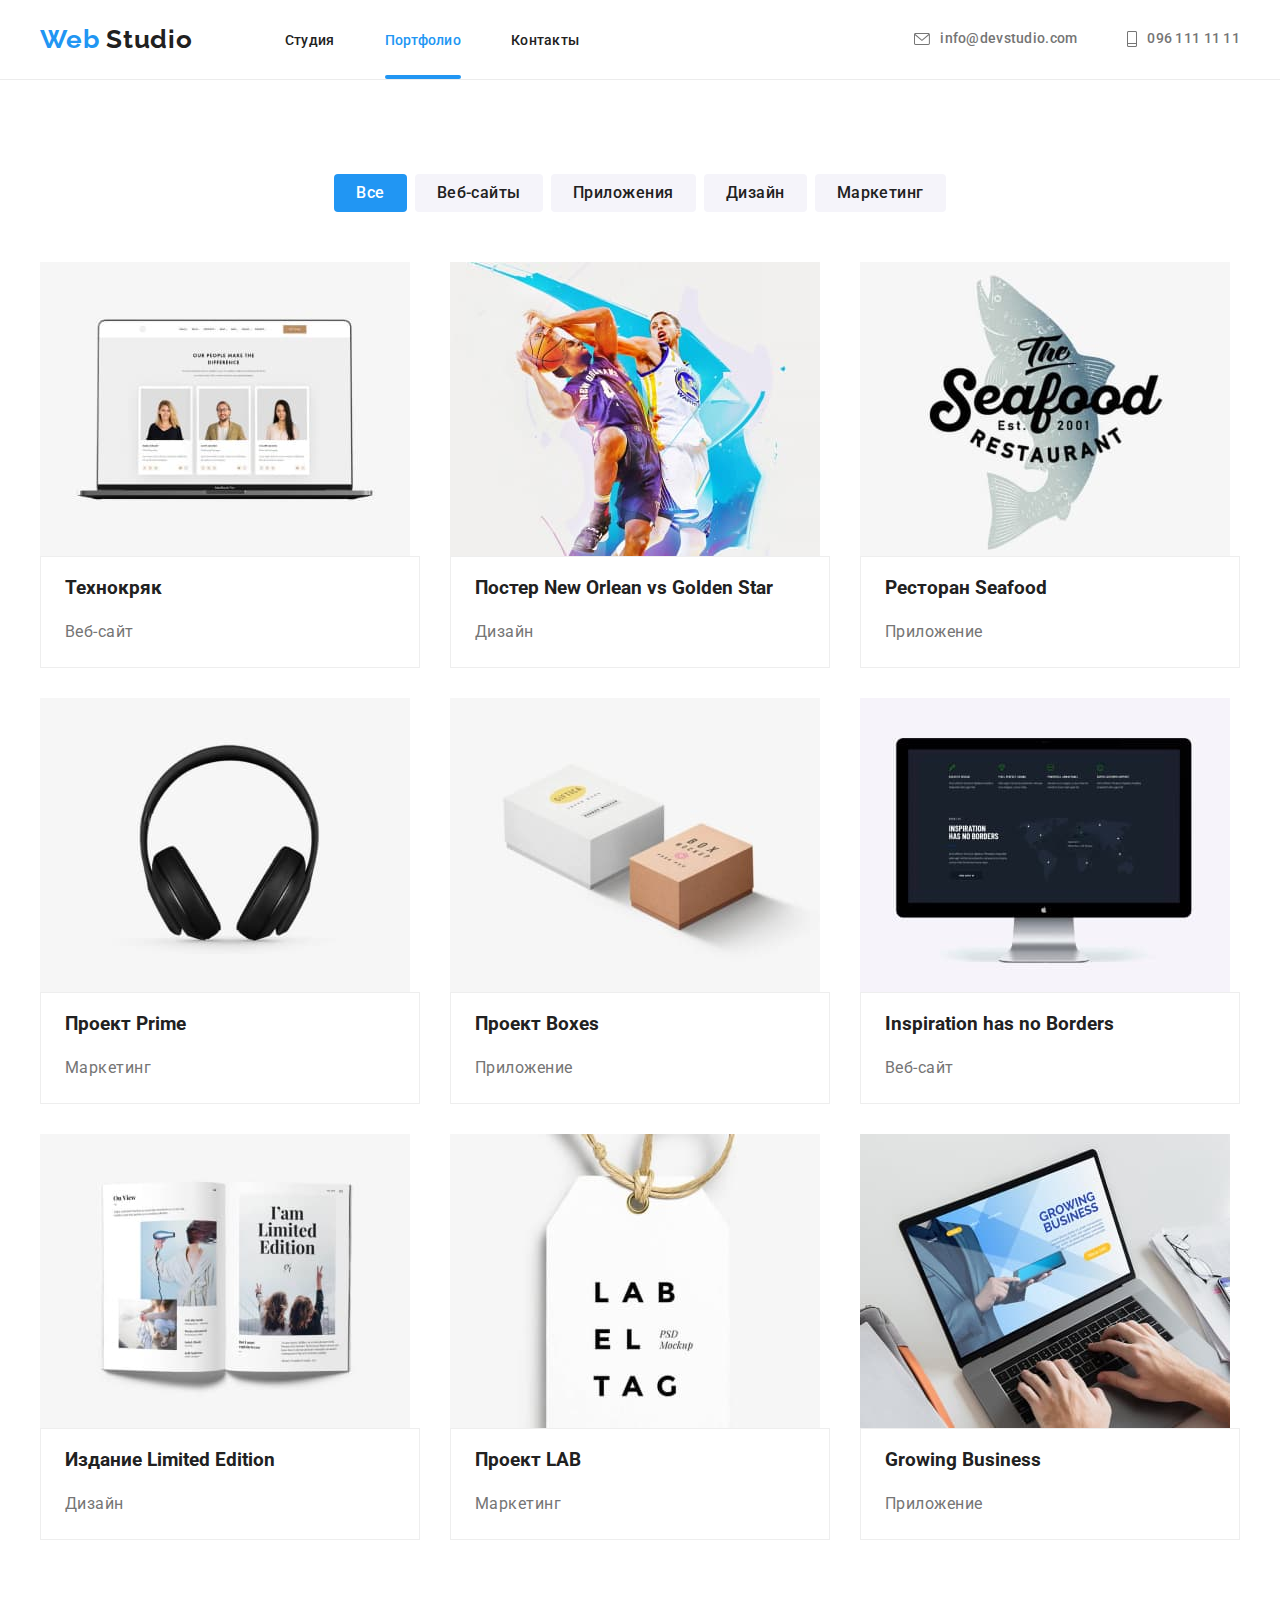
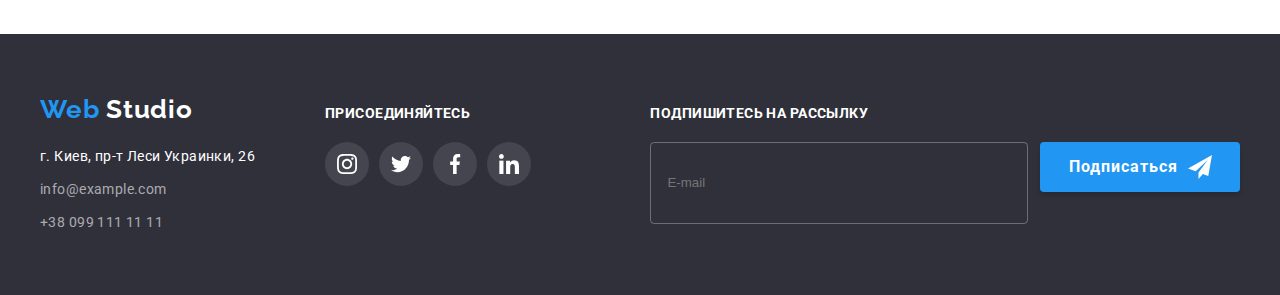
==== portfolio.html @ cf399d9e "Add files homework 6" ====
<!DOCTYPE html>
<html lang="ru">
  <head>
    <meta charset="UTF-8" />
    <meta http-equiv="X-UA-Compatible" content="IE=edge" />
    <meta name="viewport" content="width=device-width, initial-scale=1.0" />
    <link
      href="https://fonts.googleapis.com/css2?family=Raleway:wght@700&family=Roboto:wght@400;500;700;900&display=swap"
      rel="stylesheet"
    />
    <link
      rel="stylesheet"
      href="https://cdnjs.cloudflare.com/ajax/libs/modern-normalize/1.1.0/modern-normalize.min.css"
      integrity="sha512-wpPYUAdjBVSE4KJnH1VR1HeZfpl1ub8YT/NKx4PuQ5NmX2tKuGu6U/JRp5y+Y8XG2tV+wKQpNHVUX03MfMFn9Q=="
      crossorigin="anonymous"
      referrerpolicy="no-referrer"
    />
    <link rel="stylesheet" href="./css/style.css" />
    <title>WebStudio</title>
  </head>
  <body>
    <!--Шапка-->
    <header class="header">
      <div class="container header-container">
        <nav class="navigation">
          <a class="logo-link link logo-header" href="./index.html">
            <span class="logo-accent">Web</span>
            Studio
          </a>
          <ul class="menu list">
            <li class="menu-item">
              <a class="menu-link link" href="./index.html">Студия</a>
            </li>
            <li class="menu-item">
              <a class="menu-link link current" href="./portfolio.html">
                Портфолио
              </a>
            </li>
            <li class="menu-item">
              <a class="menu-link link" href="">Контакты</a>
            </li>
          </ul>
        </nav>
        <ul class="list contakt-header">
          <li class="contact-item">
            <a class="office-link link" href="info@devstudio.com">
              <svg class="header-icon" Width="16px" Height="12px">
                <use href="./images/icon/sprite.svg#icon-letter"></use>
              </svg>
              info@devstudio.com
            </a>
          </li>
          <li class="contact-item">
            <a class="tel-link link" href="tel:0961111111">
              <svg class="header-icon" Width="10px" Height="16px">
                <use href="./images/icon/sprite.svg#icon-phone"></use>
              </svg>
              096 111 11 11
            </a>
          </li>
        </ul>
      </div>
    </header>
    <!--Герой-->
    <main>
      <!--Кнопки навигации портфолио-->
      <section class="hero-portfolio">
        <div class="container">
          <h1 hidden>Навигация портфолио--</h1>
          <ul class="list button-list">
            <li class="list-item">
              <button class="nav-button current" type="button">Все</button>
            </li>
            <li class="list-item">
              <button class="nav-button" type="button">Веб-сайты</button>
            </li>
            <li class="list-item">
              <button class="nav-button" type="button">Приложения</button>
            </li>
            <li class="list-item">
              <button class="nav-button" type="button">Дизайн</button>
            </li>
            <li class="list-item">
              <button class="nav-button" type="button">Маркетинг</button>
            </li>
          </ul>
          <!--Все продукты-->
          <h2 hidden>Продукты</h2>
          <ul class="list products">
            <li class="products-item">
              <a href="#" class="products-link link">
                <div class="portfolio-overlay">
                  <img
                    src="./images/tehno.jpg"
                    alt="На ноутбуке веб-сайт"
                    width="370"
                    height="294"
                  />
                  <p class="overlay">
                    Технокряк это современная площадка распространения
                    коронавируса. Компании используют эту платформу для
                    цифрового шпионажа и атак на защищённые сервера конкурентов.
                  </p>
                </div>
                <div class="border-cards">
                  <h3 class="section-title-portfolio">Технокряк</h3>
                  <p class="description-portfolio">Веб-сайт</p>
                </div>
              </a>
            </li>
            <li class="products-item">
              <a href="#" class="products-link link">
                <div class="portfolio-overlay">
                  <img
                    src="./images/poster.jpg"
                    alt="Два баскетболиста"
                    width="370"
                    height="294"
                  />
                  <p class="overlay">
                    Постер New Orlean vs Golden Star это современная площадка распространения
                    коронавируса. Компании используют эту платформу для
                    цифрового шпионажа и атак на защищённые сервера конкурентов.
                  </p>
                </div>
                <div class="border-cards">
                  <h3 class="section-title-portfolio">
                    Постер New Orlean vs Golden Star
                  </h3>
                  <p class="description-portfolio">Дизайн</p>
                </div>
              </a>
            </li>
            <li class="products-item">
              <a href="#" class="products-link link">
                <div class="portfolio-overlay">
                  <img
                    src="./images/seafood.jpg"
                    alt="Логотип на фоне большой рыбы"
                    width="370"
                    height="294"
                  />
                  <p class="overlay">
                    Ресторан Seafood это современная площадка распространения
                    коронавируса. Компании используют эту платформу для
                    цифрового шпионажа и атак на защищённые сервера конкурентов.
                  </p>
                </div>
                <div class="border-cards">
                  <h3 class="section-title-portfolio">Ресторан Seafood</h3>
                  <p class="description-portfolio">Приложение</p>
                </div>
              </a>
            </li>
            <li class="products-item">
              <a href="#" class="products-link link">
                <div class="portfolio-overlay">
                  <img
                    src="./images/prime.jpg"
                    alt="Наушники"
                    width="370"
                    height="294"
                  />
                  <p class="overlay">
                    Проект Prime это современная площадка распространения
                    коронавируса. Компании используют эту платформу для
                    цифрового шпионажа и атак на защищённые сервера конкурентов.
                  </p>
                </div>
                <div class="border-cards">
                  <h3 class="section-title-portfolio">Проект Prime</h3>
                  <p class="description-portfolio">Маркетинг</p>
                </div>
              </a>
            </li>
            <li class="products-item">
              <a href="#" class="products-link link">
                <div class="portfolio-overlay">
                  <img
                    src="./images/boxes.jpg"
                    alt="Две коробки"
                    width="370"
                    height="294"
                  />
                  <p class="overlay">
                    Проект Boxes это современная площадка распространения
                    коронавируса. Компании используют эту платформу для
                    цифрового шпионажа и атак на защищённые сервера конкурентов.
                  </p>
                </div>
                <div class="border-cards">
                  <h3 class="section-title-portfolio">Проект Boxes</h3>
                  <p class="description-portfolio">Приложение</p>
                </div>
              </a>
            </li>
            <li class="products-item">
              <a href="#" class="products-link link">
                <div class="portfolio-overlay">
                  <img
                    src="./images/no-borders.jpg"
                    alt="На мониторе веб-сайт"
                    width="370"
                    height="294"
                  />
                  <p class="overlay">
                    Inspiration has no Borders это современная площадка распространения
                    коронавируса. Компании используют эту платформу для
                    цифрового шпионажа и атак на защищённые сервера конкурентов.
                  </p>
                </div>
                <div class="border-cards">
                  <h3 class="section-title-portfolio">
                    Inspiration has no Borders
                  </h3>
                  <p class="description-portfolio">Веб-сайт</p>
                </div>
              </a>
            </li>
            <li class="products-item">
              <a href="#" class="products-link link">
                <div class="portfolio-overlay">
                  <img
                    src="./images/limited-edition.jpg"
                    alt="Открытая книга"
                    width="370"
                    height="294"
                  />
                  <p class="overlay">
                    Limited Edition это современная площадка распространения
                    коронавируса. Компании используют эту платформу для
                    цифрового шпионажа и атак на защищённые сервера конкурентов.
                  </p>
                </div>
                <div class="border-cards">
                  <h3 class="section-title-portfolio">
                    Издание Limited Edition
                  </h3>
                  <p class="description-portfolio">Дизайн</p>
                </div>
              </a>
            </li>
            <li class="products-item">
              <a href="#" class="products-link link">
                <div class="portfolio-overlay">
                  <img
                    src="./images/lab.jpg"
                    alt="Бирка с надписями"
                    width="370"
                    height="294"
                  />
                  <p class="overlay">
                    Проект LAB это современная площадка распространения
                    коронавируса. Компании используют эту платформу для
                    цифрового шпионажа и атак на защищённые сервера конкурентов.
                  </p>
                </div>
                <div class="border-cards">
                  <h3 class="section-title-portfolio">Проект LAB</h3>
                  <p class="description-portfolio">Маркетинг</p>
                </div>
              </a>
            </li>
            <li class="products-item">
              <a href="#" class="products-link link">
                <div class="portfolio-overlay">
                  <img
                    src="./images/growing-business.jpg"
                    alt="На ноутбуке веб-сайт"
                    width="370"
                    height="294"
                  />
                  <p class="overlay">
                    Growing Business это современная площадка распространения
                    коронавируса. Компании используют эту платформу для
                    цифрового шпионажа и атак на защищённые сервера конкурентов.
                  </p>
                </div>
                <div class="border-cards">
                  <h3 class="section-title-portfolio">Growing Business</h3>
                  <p class="description-portfolio">Приложение</p>
                </div>
              </a>
            </li>
          </ul>
        </div>
      </section>
    </main>
    <!--Подвал-->
    <footer class="section-footer">
      <div class="container section-footer-conteiner">
        <div class="container-footer">
          <a class="logo-link link footer" href="./index.html">
            <p class="logo-decor">
              <span class="logo-accent">Web</span>
              Studio
            </p>
          </a>
          <address class="adress">
            <ul class="adress-list list">
              <li class="contakt-item">
                <a
                  class="adress-link link"
                  href="https://goo.gl/maps/d71kYFVnnepVPx7K7"
                  target="blank"
                  rel="noopener noreferrer"
                >
                  г. Киев, пр-т Леси Украинки, 26
                </a>
              </li>
              <li class="contakt-item">
                <a class="contakt link" href="info@example.com">
                  info@example.com
                </a>
              </li>
              <li>
                <a class="contakt tel link" href="tel:+380991111111">
                  +38 099 111 11 11
                </a>
              </li>
            </ul>
          </address>
        </div>

        <div class="footer-icons">
          <h2 class="footer-title">ПРИСОЕДИНЯЙТЕСЬ</h2>
          <ul class="footer-list-icon list">
            <li class="footer-item-icon">
              <a href="#" class="footer-link-icon">
                <svg class="footer-icon" width="20px" height="20px">
                  <use href="./images/icon/sprite.svg#icon-instagram"></use>
                </svg>
              </a>
            </li>
            <li class="footer-item-icon">
              <a href="#" class="footer-link-icon">
                <svg class="footer-icon" width="20px" height="20px">
                  <use href="./images/icon/sprite.svg#icon-twitter"></use>
                </svg>
              </a>
            </li>
            <li class="footer-item-icon">
              <a href="#" class="footer-link-icon">
                <svg class="footer-icon" width="20px" height="20px">
                  <use href="./images/icon/sprite.svg#icon-facebook"></use>
                </svg>
              </a>
            </li>
            <li class="footer-item-icon">
              <a href="#" class="footer-link-icon">
                <svg class="footer-icon" width="20px" height="20px">
                  <use href="./images/icon/sprite.svg#icon-linkedin"></use>
                </svg>
              </a>
            </li>
          </ul>
        </div>
         <div class="footer-div">
            <form class="footer-form">
              <p class="form-subscribe">ПОДПИШИТЕСЬ НА РАССЫЛКУ</p>
              <div class="footer-subscribe-div">
                <label>
                <input type="email" class="footer-form-input" name="user-email" placeholder="E-mail" required>
                
                </label>
                <button type="submit" class="footer-form-button">Подписаться
                  <svg class="footer-button-icon" width="24px" height="24px">
                    <use href="./images/icon/sprite-form.svg#send"></use>
                  </svg>
                </button>
                </div>
          </div>
          </div>
      </div>
    </footer>
  </body>
</html>
---- css/style.css ----
:root {
  --main-text-color: #757575;
  --title-text-color: #212121;
  --accent-color: #2196f3;
  --white-color: #ffffff;
  --main-font: Roboto, sans-serif;
  --secondary-font: Raleway, sans-serif;
}

h1,
h2,
h3,
h4,
h5,
h6,
p {
  margin-top: 0;
  margin-bottom: 0;
}
ul,
ol {
  margin-top: 0;
  margin-bottom: 0;
  padding-left: 0;
}
img {
  display: block;
}

.list {
  list-style: none;
}

.link {
  text-decoration: none;
}

body {
  margin: 0px;
  font-family: var(--main-font);
  font-weight: 400;
  color: var(--main-text-color);
}

.container {
  width: 1200px;
  margin: 0 auto;
  padding-left: 15px;
  padding-right: 15px;
}

.section {
  padding: 94px 0px;
}

/* =======Header======= */

.header-icon {
  display: inline-block;
  margin-right: 10px;
  fill: currentColor;
}

.header-icon:hover,
.header-icon:focus {
  color: var(--accent-color);
}
.header {
  padding: 24px 0px;
  border-bottom: 1px solid #ececec;
}
.header-container {
  display: flex;
  align-items: center;
}
.navigation {
  display: flex;
  align-items: center;
}
.menu {
  display: flex;
  align-items: center;
}
.contakt-header {
  display: flex;
  align-items: center;
  margin-left: auto;
}

.logo-header {
  margin-right: 92px;
  letter-spacing: 0.03em;
}
.menu-item:not(:last-child) {
  margin-right: 50px;
}

a.logo-link {
  font-family: var(--secondary-font);
  font-weight: 700;
  font-size: 26px;
  line-height: 1.19;
  letter-spacing: 0.03em;
  font-style: normal;
  text-decoration: none;
  color: #212121;
}
.logo-accent {
  color: var(--accent-color);
}

.menu-link {
  padding: 32px 0px;
  font-family: var(--main-font);
  font-family: Roboto;
  font-weight: 500;
  font-size: 14px;
  line-height: 1.14;
  letter-spacing: 0.02em;
  color: var(--title-text-color);

  transition: color 250ms cubic-bezier(0.4, 0, 0.2, 1);
}

.menu-link:hover,
.menu-link:focus {
  color: var(--accent-color);
}

.menu .link.current {
  color: var(--accent-color);
}

.menu-link.current {
  position: relative;
}
.menu-link.current::after {
  position: absolute;
  bottom: 1px;
  content: '';
  display: block;
  width: 100%;
  height: 4px;
  background-color: var(--accent-color);
  border-radius: 2px;
  margin: 0 auto;
  overflow: hidden;
}

.office-link {
  display: flex;
  align-items: center;
  font-family: var(--main-font);
  font-weight: 500;
  font-size: 14px;
  line-height: 1.14;
  letter-spacing: 0.02em;
  color: var(--main-text-color);
  margin-right: 50px;

  transition: color 250ms cubic-bezier(0.4, 0, 0.2, 1);
}

.office-link:hover,
.office-link:focus {
  color: var(--accent-color);
}
.tel-link {
  display: flex;
  align-items: center;
  font-family: var(--main-font);
  font-weight: 500;
  font-size: 14px;
  line-height: 1.14;
  letter-spacing: 0.02em;
  color: var(--main-text-color);

  transition: color 250ms cubic-bezier(0.4, 0, 0.2, 1);
}

.tel-link:hover,
.tel-link:focus {
  color: var(--accent-color);
}

/* =======End Header======= */

/* =======Hero======= */
.hero {
  background-image: linear-gradient(rgba(47, 48, 58, 0.4), rgba(47, 48, 58, 0.4)),
    url('../images/bg.jpg');
  background-repeat: no-repeat;
  background-size: cover;
  padding: 200px 0px;
  background-color: #c4c4c4;
}

.hero-main {
  display: flex;
  align-items: center;
  flex-direction: column;
}

.hero-title {
  width: 696px;
  margin-bottom: 30px;
  align-items: center;
  justify-content: center;
  font-family: var(--main-font);
  font-weight: 900;
  font-size: 44px;
  line-height: 1.36;
  text-align: center;
  letter-spacing: 0.06em;
  text-transform: uppercase;
  color: var(--white-color);
}

.button.service {
  padding: 10px 32px;
  align-items: center;
  font-family: var(--main-font);
  font-weight: 700;
  font-size: 16px;
  line-height: 1.87;
  letter-spacing: 0.06em;
  color: var(--white-color);
  cursor: pointer;
  background-color: var(--accent-color);
  border: 1px solid var(--accent-color);
  box-shadow: 0px 4px 4px rgba(0, 0, 0, 0.15);
  border-radius: 4px;
  transition: color 250ms cubic-bezier(0.4, 0, 0.2, 1);
}
.button.service:hover,
.button.service:focus {
  color: #212121;
  box-shadow: inset 0px 4px 4px rgba(0, 0, 0, 0.15);
}

.nav-button {
  border: none;
  padding: 6px 22px;
  font-family: var(--main-font);
  font-weight: 500;
  font-size: 16px;
  line-height: 1.62;
  text-align: center;
  letter-spacing: 0.03em;
  background: #f5f4fa;
  border-radius: 4px;
  cursor: pointer;
  color: var(--title-text-color);

  transition: color, background-color 250ms cubic-bezier(0.4, 0, 0.2, 1);
}

.nav-button:hover,
.nav-button:focus {
  color: var(--white-color);
  background: var(--accent-color);
  box-shadow: 0px 3px 1px rgba(0, 0, 0, 0.1), 0px 1px 2px rgba(0, 0, 0, 0.08),
    0px 2px 2px rgba(0, 0, 0, 0.12);
}

.button-list {
  display: flex;
  align-items: center;
  justify-content: center;
  border: transparent;
  margin-bottom: 50px;
}
.list-item:not(:last-child) {
  margin-right: 8px;
}

.list .nav-button.current {
  background-color: var(--accent-color);
  color: var(--white-color);
}
.hero-portfolio {
  padding-top: 94px;
  padding-bottom: 94px;
}

.portfolio-overlay {
  position: relative;
  overflow: hidden;
}

.overlay {
  position: absolute;
  top: 0;
  left: 0;
  width: 100%;
  height: 100%;
  background-color: var(--accent-color);
  color: var(--white-color);
  overflow: auto;
  padding: 63px 24px;

  font-family: var(--main-font);
  font-style: normal;
  font-weight: 400;
  font-size: 18px;
  line-height: 1.56;
  letter-spacing: 0.03em;
  color: var(--white-color);

  transform: translateY(200%);
  transition: transform 250ms cubic-bezier(0.4, 0, 0.2, 1);
}

.products-link:hover .overlay,
.products-link:focus .overlay {
  transform: translateY(0%);
}

/* =======End Hero======= */

.section-main-title {
  margin-bottom: 50px;
  font-family: var(--main-font);
  font-weight: 700;
  font-size: 36px;
  line-height: 1.16;
  text-align: center;
  letter-spacing: 0.03em;
  color: var(--title-text-color);
}

.products {
  display: flex;
  align-items: center;
  flex-wrap: wrap;
  margin-left: -30px;
  margin-top: -30px;
}

.products-item {
  flex-basis: calc((100% - 90px) / 3);
  margin-left: 30px;
  margin-top: 30px;
  width: 370px;
  background: var(--white-color);
}

.products-link {
  display: block;

  transition: box-shadow 250ms cubic-bezier(0.4, 0, 0.2, 1);
}

.products-link:hover,
.products-link:focus {
  box-shadow: 0px 1px 1px rgba(0, 0, 0, 0.12), 0px 4px 4px rgba(0, 0, 0, 0.06),
    1px 4px 6px rgba(0, 0, 0, 0.16);
}

.border-cards {
  padding: 20px 24px;
  border: 1px solid #eeeeee;
}
.section-title-portfolio {
  color: #212121;
  width: 322px;
  height: 36px;
}
.description-portfolio {
  margin-top: 4px;
  width: 322px;
  height: 30px;
  font-family: var(--main-font);
  font-style: normal;
  font-weight: 400;
  font-size: 16px;
  line-height: 1.88;
  letter-spacing: 0.03em;
  color: var(--main-text-color);
}

/* =======Features======= */

.container-icon {
  margin-bottom: 30px;
}

.list-icon {
  display: flex;
  align-items: center;
  justify-content: center;
  margin-bottom: 30px;
}
.link-icon {
  display: flex;
  align-items: center;
  justify-content: center;
  width: 270px;
  height: 120px;
  background-color: #f5f4fa;
  border-radius: 4px;
}
.item-icon:not(:last-child) {
  margin-right: 30px;
}

.features-item:not(:last-child) {
  margin-right: 30px;
}

.features {
  display: flex;
  align-items: center;
  justify-content: center;
}

.section-title {
  font-family: var(--main-font);
  font-weight: 700;
  font-size: 14px;
  line-height: 1.14;
  letter-spacing: 0.03em;
  text-transform: uppercase;
  color: var(--title-text-color);
}
.description {
  width: 270px;
  margin-top: 10px;
  font-family: var(--main-font);
  font-weight: 400;
  font-size: 14px;
  line-height: 1.71;
  letter-spacing: 0.03em;
  color: var(--main-text-color);
}
/* =======End Features======= */

/* =======Work======= */

.section-work {
  padding-top: 0px;
}

.work {
  display: flex;
  align-items: center;
  flex-wrap: wrap;
  margin-top: 50px;
  margin-left: -30px;
  margin-top: -30px;
}

.work-item {
  position: relative;
  margin-left: 30px;
  margin-top: 30px;
}

.work-text {
  position: absolute;
  bottom: 0;
  padding-left: auto;
  padding-right: auto;
  font-family: var(--main-font);
  font-style: normal;
  font-weight: 700;
  font-size: 14px;
  line-height: 1.14;
  text-align: center;
  letter-spacing: 0.03em;
  text-transform: uppercase;
  color: var(--white-color);
  width: 370px;
  height: 70px;
  padding-top: 27px;
  padding-bottom: 27px;
  background: rgba(47, 48, 58, 0.8);
}

/* =======End Work======= */

/* =======Team======= */

.container-team-icon {
  display: flex;
  align-items: center;
  justify-content: center;
  padding-top: 16px;
  padding-left: 32px;
  padding-right: 32px;
}

.team-list-icon {
  display: flex;
  align-items: center;
}
.team-item-icon:not(:last-child) {
  margin-right: 10px;
}

.team-link-icon {
  display: flex;
  align-items: center;
  cursor: pointer;
  justify-content: center;
  border-radius: 50%;
  width: 44px;
  height: 44px;

  transition: background-color 250ms cubic-bezier(0.4, 0, 0.2, 1);
}
.team-link-icon:hover,
.team-link-icon:focus {
  background-color: var(--accent-color);
}

.team-icon {
  align-items: center;
  justify-content: center;
  fill: #afb1b8;
}

.team-link-icon:hover > .team-icon,
.team-link-icon:focus > .team-icon {
  fill: var(--white-color);
  transition: fill 250ms cubic-bezier(0.4, 0, 0.2, 1);
}

focus:focus {
  fill: var(--white-color);
  background-color: var(--accent-color);
}

.section-team {
  background-color: #f5f4fa;
}

.team {
  display: flex;
  align-items: center;
  flex-wrap: wrap;
  margin-left: -30px;
  margin-top: -30px;
}

.team-item {
  flex-basis: calc((100% - 120px) / 4);
  margin-left: 30px;
  margin-top: 30px;
  width: 270px;
  background: var(--white-color);
  box-shadow: 0px 1px 3px rgba(0, 0, 0, 0.12), 0px 1px 1px rgba(0, 0, 0, 0.14),
    0px 2px 1px rgba(0, 0, 0, 0.2);
  border-radius: 0px 0px 4px 4px;
}

.name {
  font-family: var(--main-font);
  font-weight: 500;
  font-size: 16px;
  line-height: 1.18;
  text-align: center;
  letter-spacing: 0.03em;
  color: var(--title-text-color);
}
.activity {
  padding-top: 10px;

  font-family: var(--main-font);
  font-weight: 400;
  font-size: 16px;
  line-height: 1.18;
  text-align: center;
  letter-spacing: 0.03em;
  color: var(--main-text-color);
}
.name-activity {
  padding-top: 30px;
  padding-bottom: 30px;
}

/* =======End Team======= */

/* =======Customers======= */

.section-customers {
  padding: 94px 0px;
}

.list-customers {
  display: flex;
  align-items: center;
}
.customers-item:not(:last-child) {
  margin-right: 30px;
}
.customers-link:hover,
.customers-link:focus {
  border: 1px solid var(--accent-color);
}
.customers-link:hover > .customers-icon,
.customers-link:focus > .customers-icon {
  fill: var(--accent-color);
}
.customers-link {
  width: 170px;
  height: 92px;
  border: 1px solid #afb1b8;
  border-radius: 4px;
}
.customers-link {
  display: flex;
  align-items: center;
  justify-content: center;

  transition: border 250ms cubic-bezier(0.4, 0, 0.2, 1);
}

.customers-icon {
  fill: #afb1b8;

  transition: fill 250ms cubic-bezier(0.4, 0, 0.2, 1);
}

/* =======End Customers======= */

/* =======Footer======= */

.section-footer {
  display: flex;
  align-items: center;
  justify-content: center;
  padding: 60px 0px;
  background-color: #2f303a;
}

.container-footer {
  display: flex;
  flex-direction: column;
}
.section-footer-conteiner {
  display: flex;
}

a .adress-list {
  font-family: var(--main-font);
  font-weight: 400;
  font-size: 14px;
  line-height: 1.7;
  letter-spacing: 0.03em;
  color: rgba(255, 255, 255, 0.6);
}
.adress-link {
  font-family: var(--main-font);
  font-weight: 400;
  font-size: 14px;
  line-height: 1.7;
  color: var(--white-color);
  transition: color 250ms cubic-bezier(0.4, 0, 0.2, 1);
}
.logo-link.link.footer {
  display: block;
  color: var(--white-color);
  margin-bottom: 20px;
  padding: 0px;
}
.contakt {
  width: 231px;
  height: 21px;
  color: rgba(255, 255, 255, 0.6);

  transition: color 250ms cubic-bezier(0.4, 0, 0.2, 1);
}

.adress-link:focus,
.adress-link:hover {
  color: var(--accent-color);
}
.contakt:hover,
.contakt:focus {
  color: var(--accent-color);
}
.adress .link {
  width: 231px;
  height: 21px;
  font-family: var(--main-font);
  font-style: normal;
  font-weight: 400;
  font-size: 14px;
  line-height: 1.71;
  letter-spacing: 0.03em;
}

.contakt-item {
  margin-bottom: 9px;
}
.footer-title {
  padding-top: 12px;
  margin-bottom: 20px;
  font-family: var(--main-font);
  font-style: normal;
  font-weight: 700;
  font-size: 14px;
  line-height: 1.14;
  letter-spacing: 0.03em;
  color: var(--white-color);
}

.footer-icons {
  margin-left: 70px;
}

.footer-link-icon {
  display: flex;
  align-items: center;
  justify-content: center;
  background-color: rgba(255, 255, 255, 0.1);
  border-radius: 50%;
  transition: background-color 250ms cubic-bezier(0.4, 0, 0.2, 1);
}
.footer-item-icon:not(:last-child) {
  margin-right: 10px;
}
.footer-list-icon {
  display: flex;
}
.footer-link-icon {
  fill: var(--white-color);
  width: 44px;
  height: 44px;
}

.footer-link-icon:hover,
.footer-link-icon:focus {
  background-color: var(--accent-color);
}

.footer-div {
  margin-left: auto;
}

.form-subscribe {
  padding-top: 12px;
  margin-bottom: 20px;
  font-family: var(--main-font);
  font-weight: 700;
  font-size: 14px;
  line-height: 1.14;
  letter-spacing: 0.03em;
  text-transform: uppercase;
  color: #ffffff;
}

.footer-form-input {
  margin-right: 12px;
  padding-left: 16px;
  padding-top: 15px;
  padding-bottom: 15px;
  width: 358px;
  height: 50px;
  background-color: transparent;
  border: 1px solid rgba(255, 255, 255, 0.3);
  border-radius: 4px;
  color: var(--white-color);
}

.footer-subscribe-div {
  position: relative;
  display: flex;
  align-items: flex-start;
  justify-content: center;
}

.footer-form-button {
  display: flex;
  align-items: center;
  padding-top: 10px;
  padding-bottom: 10px;
  padding-left: 29px;
  padding-right: 28px;
  background: var(--accent-color);
  box-shadow: 0px 4px 4px rgba(0, 0, 0, 0.15);
  border-radius: 4px;
  border: none;
  font-family: var(--main-font);
  font-weight: 700;
  font-size: 16px;
  line-height: 1.87;
  letter-spacing: 0.06em;
  color: var(--white-color);
  cursor: pointer;
  transition: box-shadow 250ms cubic-bezier(0.4, 0, 0.2, 1);
}

.footer-form-button:hover,
.footer-form-button:focus {
  color: var(--title-text-color);
  box-shadow: inset 0px 4px 4px rgba(0, 0, 0, 0.15);
}

.footer-button-icon {
  margin-left: 10px;
  width: 24px;
  height: 24px;
  fill: var(--white-color);
}

.footer-form-button:hover > .footer-button-icon,
.footer-form-button:focus > .footer-button-icon {
  fill: var(--title-text-color);
}

/* =======End Footer======= */

/* =======Model window======= */

.backdrop {
  position: fixed;
  top: 0;
  left: 0;
  width: 100vw;
  height: 100vh;
  background-color: rgb(0, 0, 0, 0.2);
  transition: opacity 1000ms cubic-bezier(0.4, 0, 0.2, 1),
    visibility 1000ms cubic-bezier(0.4, 0, 0.2, 1);
}

.is-hidden {
  opacity: 0;
  visibility: hidden;
  pointer-events: none;
}

.modal {
  position: absolute;
  top: 50%;
  left: 50%;
  width: 528px;
  height: 581px;
  background-color: var(--white-color);
  transform: translate(-50%, -50%);
}

.close-button {
  position: absolute;
  padding: 0px;
  top: 8px;
  right: 8px;
  width: 30px;
  height: 30px;
  border-radius: 50%;
  border: 1px solid rgba(0, 0, 0, 0.1);
  background-color: transparent;
  cursor: pointer;
}
.close-button:hover,
.close-button:focus {
  fill: var(--accent-color);
}

.visually-hidden {
  position: absolute !important;
  clip: rect(1px 1px 1px 1px);
  clip: rect(1px, 1px, 1px, 1px);
  padding: 0 !important;
  border: 0 !important;
  height: 1px !important;
  width: 1px !important;
  overflow: hidden;
}

/* =======Modal Form======= */

.modal-form-div {
  display: flex;
  flex-direction: column;
  padding: 40px;
  width: 528px;
  height: 581px;
}

.modal-form-head {
  font-family: var(--main-font);
  font-style: normal;
  font-weight: 700;
  font-size: 20px;
  line-height: 1.15;
  text-align: center;
  letter-spacing: 0.03em;
  color: var(--title-text-color);
  text-align: center;
  margin-bottom: 12px;
}

.modal-form-field {
  font-family: var(--main-font);
  font-style: normal;
  font-weight: 400;
  font-size: 12px;
  line-height: 1.17;
  letter-spacing: 0.01em;
  color: var(--main-text-color);
  margin-bottom: 10px;
}

.message {
  margin-bottom: 0;
}

.modal-form-input-wrapper {
  position: relative;
  display: block;
  margin-top: 4px;
}

.modal-form-input {
  width: 100%;
  height: 40px;
  border: 1px solid rgba(33, 33, 33, 0.2);
  border-radius: 4px;
  padding-left: 42px;
  transition: border-color 250ms cubic-bezier(0.4, 0, 0.2, 1);
}

.modal-form-input:focus {
  outline: none;
  border-color: var(--accent-color);
}

.modal-form-icon {
  position: absolute;
  top: 50%;
  left: 12px;
  transform: translateY(-50%);
  display: block;
  width: 18px;
  height: 18px;
  transition: fill 250ms cubic-bezier(0.4, 0, 0.2, 1);
}

.modal-form-input:focus + .modal-form-icon {
  fill: var(--accent-color);
}

.modal-form-message {
  width: 100%;
  height: 120px;
  margin-top: 6px;
  border: 1px solid rgba(33, 33, 33, 0.2);
  border-radius: 4px;
  padding: 12px 16px;
  resize: none;
  background-color: var(--white-color);
  transition: background-color 250ms cubic-bezier(0.4, 0, 0.2, 1);
}

.modal-form-message::placeholder {
  color: rgba(117, 117, 117, 0.5);
}

.modal-form-message:focus {
  outline: none;
  border-color: var(--accent-color);
}

.modal-form-checkbox:focus + .modal-form-checkbox-label::before {
  border-color: var(--accent-color);
}

.modal-form-checkbox-label {
  display: flex;
  align-items: center;
  font-size: 12px;
  margin-top: 20px;
  margin-bottom: 30px;
}

.modal-form-checkbox-label::before {
  display: block;
  content: '';
  width: 16px;
  height: 15px;
  border-radius: 2px;
  cursor: pointer;
  margin-right: 10px;
  border: 2px solid var(--title-text-color);
}

.modal-form-checkbox:hover::before,
.modal-form-checkbox:focus::before {
  border-color: var(--accent-color);
  background-color: var(--accent-color);
}

.modal-form-checkbox:checked + .modal-form-checkbox-label::before {
  background-color: var(--accent-color);
  background-image: url('../images/icon/check-1.svg');
  background-repeat: no-repeat;
  background-size: contain;
  border: 0.2px solid var(--white-color);
  background-origin: border-box;
  fill: var(--white-color);
}

.modal-form-btn {
  width: 200px;
  margin-left: auto;
  margin-right: auto;
  padding-top: 10px;
  padding-bottom: 10px;
  align-items: center;
  font-family: var(--main-font);
  font-weight: 700;
  font-size: 16px;
  line-height: 1.88;
  letter-spacing: 0.06em;
  color: var(--white-color);
  cursor: pointer;
  background: #188ce8;
  border: 1px solid var(--accent-color);
  box-shadow: 0px 4px 4px rgba(0, 0, 0, 0.15);
  border-radius: 4px;
  transition: box-shadow 250ms cubic-bezier(0.4, 0, 0.2, 1);
}

.modal-form-btn:hover,
.modal-form-btn:focus {
  color: var(--title-text-color);
  box-shadow: inset 0px 4px 4px rgba(0, 0, 0, 0.15);
}
.modal-form-label-link {
  color: var(--accent-color);
}
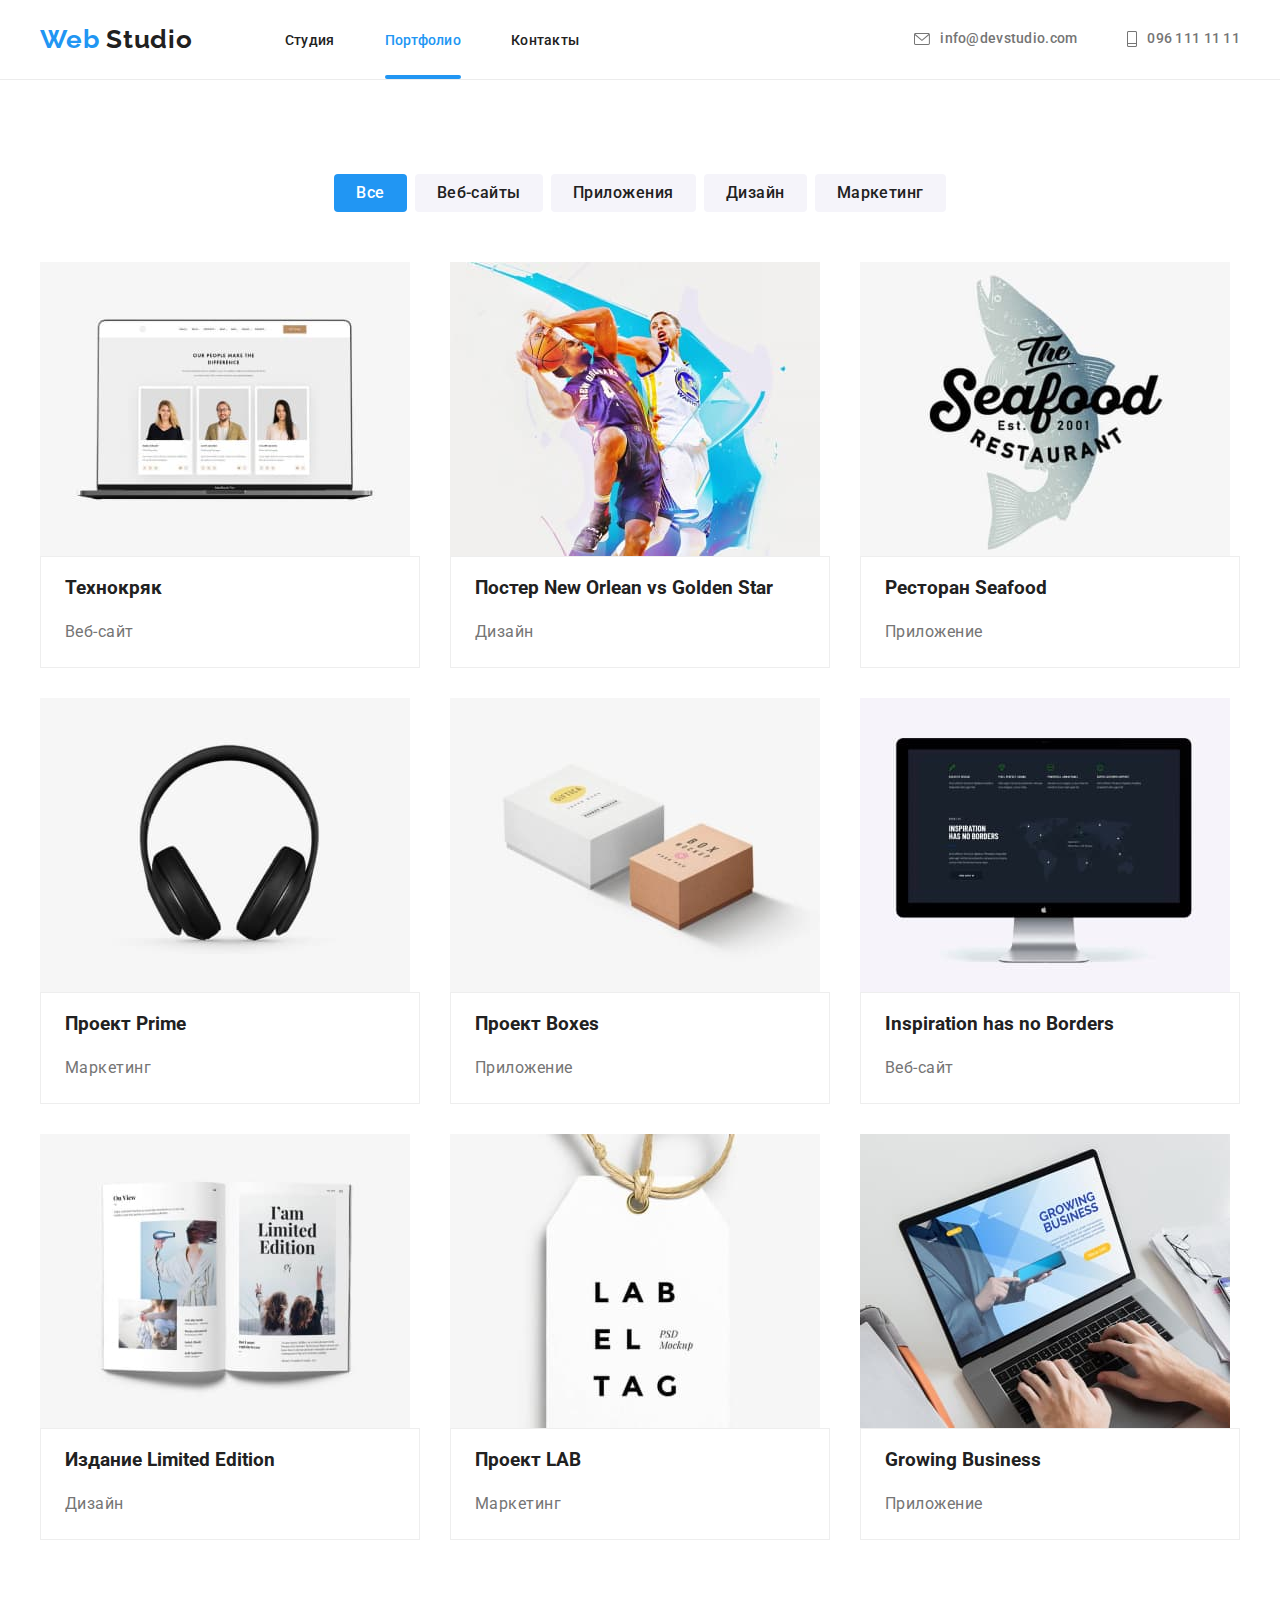
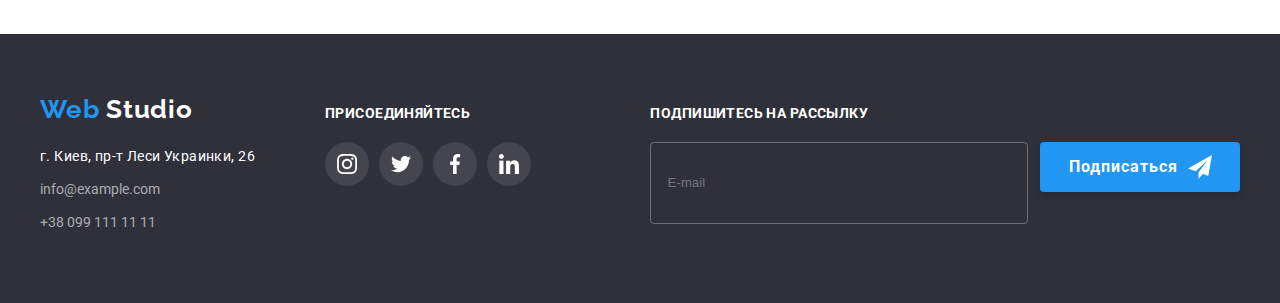
==== commit 5b5c0b07: "Хедер, герой, почти весь футер по BEM" ====
--- a/portfolio.html
+++ b/portfolio.html
@@ -15,44 +15,44 @@
       crossorigin="anonymous"
       referrerpolicy="no-referrer"
     />
-    <link rel="stylesheet" href="./css/style.css" />
+    <link rel="stylesheet" href="./css/main.min.css" />
     <title>WebStudio</title>
   </head>
   <body>
+
     <!--Шапка-->
+
     <header class="header">
-      <div class="container header-container">
+      <div class="container header_container">
         <nav class="navigation">
-          <a class="logo-link link logo-header" href="./index.html">
-            <span class="logo-accent">Web</span>
+          <a class="logo link header__logo" href="./index.html">
+            <span class="logo__accent">Web</span>
             Studio
           </a>
           <ul class="menu list">
-            <li class="menu-item">
-              <a class="menu-link link" href="./index.html">Студия</a>
-            </li>
-            <li class="menu-item">
-              <a class="menu-link link current" href="./portfolio.html">
-                Портфолио
-              </a>
-            </li>
-            <li class="menu-item">
-              <a class="menu-link link" href="">Контакты</a>
+            <li class="menu__item">
+              <a class="menu__link link" href="./index.html">Студия</a>
+            </li>
+            <li class="menu__item">
+              <a class="menu__link link current" href="./portfolio.html">Портфолио</a>
+            </li>
+            <li class="menu__item">
+              <a class="menu__link link" href="">Контакты</a>
             </li>
           </ul>
         </nav>
-        <ul class="list contakt-header">
-          <li class="contact-item">
-            <a class="office-link link" href="info@devstudio.com">
-              <svg class="header-icon" Width="16px" Height="12px">
+        <ul class="contakt list">
+          <li class="contact__item">
+            <a class="contakt__office-link link" href="info@devstudio.com">
+              <svg class="contakt__icon" Width="16px" Height="12px">
                 <use href="./images/icon/sprite.svg#icon-letter"></use>
               </svg>
               info@devstudio.com
             </a>
           </li>
-          <li class="contact-item">
-            <a class="tel-link link" href="tel:0961111111">
-              <svg class="header-icon" Width="10px" Height="16px">
+          <li class="contact__item">
+            <a class="contakt__tel-link link" href="tel:0961111111">
+              <svg class="contakt__icon" Width="10px" Height="16px">
                 <use href="./images/icon/sprite.svg#icon-phone"></use>
               </svg>
               096 111 11 11
@@ -61,9 +61,10 @@
         </ul>
       </div>
     </header>
+
     <!--Герой-->
+
     <main>
-      <!--Кнопки навигации портфолио-->
       <section class="hero-portfolio">
         <div class="container">
           <h1 hidden>Навигация портфолио--</h1>
@@ -84,7 +85,9 @@
               <button class="nav-button" type="button">Маркетинг</button>
             </li>
           </ul>
+
           <!--Все продукты-->
+
           <h2 hidden>Продукты</h2>
           <ul class="list products">
             <li class="products-item">
@@ -286,21 +289,21 @@
         </div>
       </section>
     </main>
+
     <!--Подвал-->
-    <footer class="section-footer">
-      <div class="container section-footer-conteiner">
+
+        <footer class="footer">
+      <div class="container footer-conteiner">
         <div class="container-footer">
-          <a class="logo-link link footer" href="./index.html">
-            <p class="logo-decor">
-              <span class="logo-accent">Web</span>
+          <a class="logo link footer__logo" href="./index.html">
+              <span class="logo__accent">Web</span>
               Studio
-            </p>
           </a>
-          <address class="adress">
-            <ul class="adress-list list">
-              <li class="contakt-item">
+          <address class="footer__address address">
+            <ul class="footer-contakt__list list">
+              <li class="footer-contakt__item">
                 <a
-                  class="adress-link link"
+                  class="footer-contakt__link-address link"
                   href="https://goo.gl/maps/d71kYFVnnepVPx7K7"
                   target="blank"
                   rel="noopener noreferrer"
@@ -308,13 +311,13 @@
                   г. Киев, пр-т Леси Украинки, 26
                 </a>
               </li>
-              <li class="contakt-item">
-                <a class="contakt link" href="info@example.com">
+              <li class="footer-contakt__item">
+                <a class="footer-contakt__link link" href="info@example.com">
                   info@example.com
                 </a>
               </li>
-              <li>
-                <a class="contakt tel link" href="tel:+380991111111">
+              <li class="footer-contakt__item">
+                <a class="footer-contakt__link tel link" href="tel:+380991111111">
                   +38 099 111 11 11
                 </a>
               </li>
@@ -322,39 +325,44 @@
           </address>
         </div>
 
+        <!-- Icons -->
+
         <div class="footer-icons">
-          <h2 class="footer-title">ПРИСОЕДИНЯЙТЕСЬ</h2>
-          <ul class="footer-list-icon list">
-            <li class="footer-item-icon">
-              <a href="#" class="footer-link-icon">
+          <h2 class="footer-icons__title">ПРИСОЕДИНЯЙТЕСЬ</h2>
+          <ul class="footer-icons__list list">
+            <li class="footer-icons__item">
+              <a href="#" class="links-icons footer-icons_link-icon">
                 <svg class="footer-icon" width="20px" height="20px">
                   <use href="./images/icon/sprite.svg#icon-instagram"></use>
                 </svg>
               </a>
             </li>
-            <li class="footer-item-icon">
-              <a href="#" class="footer-link-icon">
+            <li class="footer-icons__item">
+              <a href="#" class="links-icons footer-icons_link-icon">
                 <svg class="footer-icon" width="20px" height="20px">
                   <use href="./images/icon/sprite.svg#icon-twitter"></use>
                 </svg>
               </a>
             </li>
-            <li class="footer-item-icon">
-              <a href="#" class="footer-link-icon">
+            <li class="footer-icons__item">
+              <a href="#" class="links-icons footer-icons_link-icon">
                 <svg class="footer-icon" width="20px" height="20px">
                   <use href="./images/icon/sprite.svg#icon-facebook"></use>
                 </svg>
               </a>
             </li>
-            <li class="footer-item-icon">
-              <a href="#" class="footer-link-icon">
+            <li class="footer-icons__item">
+              <a href="#" class="links-icons footer-icons_link-icon">
                 <svg class="footer-icon" width="20px" height="20px">
                   <use href="./images/icon/sprite.svg#icon-linkedin"></use>
                 </svg>
               </a>
             </li>
           </ul>
-        </div>
+          </div>
+
+        <!-- Form -->
+
          <div class="footer-div">
             <form class="footer-form">
               <p class="form-subscribe">ПОДПИШИТЕСЬ НА РАССЫЛКУ</p>
--- a/css/main.min.css
+++ b/css/main.min.css
@@ -0,0 +1 @@
+:root{--main-text-color: #757575;--title-text-color: #212121;--accent-color: #2196f3;--white-color: #ffffff;--main-font: Roboto, sans-serif;--secondary-font: Raleway, sans-serif}.visually-hidden{position:absolute !important;clip:rect(1px 1px 1px 1px);clip:rect(1px, 1px, 1px, 1px);padding:0 !important;border:0 !important;height:1px !important;width:1px !important;overflow:hidden}.logo{font-family:var(--secondary-font);font-weight:700;font-size:26px;line-height:1.19;letter-spacing:.03em;font-style:normal;text-decoration:none;color:var(--title-text-color)}.logo__accent{color:var(--accent-color)}.links-icons{display:flex;align-items:center;justify-content:center;border-radius:50%;width:44px;height:44px;transition:background-color 250ms cubic-bezier(0.4, 0, 0.2, 1)}.links-icons:hover,.links-icons:focus{background-color:var(--accent-color)}.links-icons:hover>.team-icon,.links-icons:focus>.team-icon{fill:var(--white-color);transition:fill 250ms cubic-bezier(0.4, 0, 0.2, 1)}.backdrop{position:fixed;top:0;left:0;width:100vw;height:100vh;background-color:rgba(0,0,0,.2);transition:opacity 1000ms cubic-bezier(0.4, 0, 0.2, 1),visibility 1000ms cubic-bezier(0.4, 0, 0.2, 1)}.is-hidden{opacity:0;visibility:hidden;pointer-events:none}.modal{position:absolute;top:50%;left:50%;width:528px;height:581px;background-color:var(--white-color);transform:translate(-50%, -50%)}.close-button{position:absolute;padding:0px;top:8px;right:8px;width:30px;height:30px;border-radius:50%;border:1px solid rgba(0,0,0,.1);background-color:transparent;cursor:pointer}.close-button:hover,.close-button:focus{fill:var(--accent-color)}.modal-form-div{display:flex;flex-direction:column;padding:40px;width:528px;height:581px}.modal-form-head{font-family:var(--main-font);font-style:normal;font-weight:700;font-size:20px;line-height:1.15;text-align:center;letter-spacing:.03em;color:var(--title-text-color);text-align:center;margin-bottom:12px}.modal-form-field{font-family:var(--main-font);font-style:normal;font-weight:400;font-size:12px;line-height:1.17;letter-spacing:.01em;color:var(--main-text-color);margin-bottom:10px}.message{margin-bottom:0}.modal-form-input-wrapper{position:relative;display:block;margin-top:4px}.modal-form-input{width:100%;height:40px;border:1px solid rgba(33,33,33,.2);border-radius:4px;padding-left:42px;transition:border-color 250ms cubic-bezier(0.4, 0, 0.2, 1)}.modal-form-input:focus{outline:none;border-color:var(--accent-color)}.modal-form-input:focus+.modal-form-icon{fill:var(--accent-color)}.modal-form-icon{position:absolute;top:50%;left:12px;transform:translateY(-50%);display:block;width:18px;height:18px;transition:fill 250ms cubic-bezier(0.4, 0, 0.2, 1)}.modal-form-message{width:100%;height:120px;margin-top:6px;border:1px solid rgba(33,33,33,.2);border-radius:4px;padding:12px 16px;resize:none;background-color:var(--white-color);transition:background-color 250ms cubic-bezier(0.4, 0, 0.2, 1)}.modal-form-message::-moz-placeholder{color:rgba(117,117,117,.5)}.modal-form-message:-ms-input-placeholder{color:rgba(117,117,117,.5)}.modal-form-message::placeholder{color:rgba(117,117,117,.5)}.modal-form-message:focus{outline:none;border-color:var(--accent-color)}.modal-form-checkbox-label{display:flex;align-items:center;margin-top:20px;margin-bottom:30px;font-family:var(--main-font);font-weight:400;font-size:14px;line-height:1.7;letter-spacing:.03em;color:var(--main-text-color)}.modal-form-checkbox-label::before{display:block;content:"";width:16px;height:15px;border-radius:2px;cursor:pointer;margin-right:10px;border:2px solid var(--title-text-color)}.modal-form-checkbox:focus+.modal-form-checkbox-label::before{border-color:var(--accent-color)}.modal-form-checkbox:checked+.modal-form-checkbox-label::before{background-color:var(--accent-color);background-image:url("../images/icon/check-1.svg");background-repeat:no-repeat;background-size:contain;border:.2px solid var(--white-color);background-origin:border-box;fill:var(--white-color)}.modal-form-checkbox:hover::before,.modal-form-checkbox:focus::before{border-color:var(--accent-color);background-color:var(--accent-color)}.modal-form-btn{width:200px;margin-left:auto;margin-right:auto;padding-top:10px;padding-bottom:10px;align-items:center;font-family:var(--main-font);font-weight:700;font-size:16px;line-height:1.88;letter-spacing:.06em;color:var(--white-color);cursor:pointer;background:#188ce8;border:1px solid var(--accent-color);box-shadow:0px 4px 4px rgba(0,0,0,.15);border-radius:4px;transition:box-shadow 250ms cubic-bezier(0.4, 0, 0.2, 1)}.modal-form-btn:hover,.modal-form-btn:focus{color:var(--title-text-color);box-shadow:inset 0px 4px 4px rgba(0,0,0,.15)}.modal-form-label-link{color:var(--accent-color)}h1,h2,h3,h4,h5,h6,p{margin-top:0;margin-bottom:0}ul,ol{margin-top:0;margin-bottom:0;padding-left:0}img{display:block}.list{list-style:none}.link{text-decoration:none}body{margin:0px;font-family:var(--main-font);font-weight:400;color:var(--main-text-color)}.section{padding:94px 0px}.container{width:1200px;margin:0 auto;padding-left:15px;padding-right:15px}.contakt__icon{display:inline-block;margin-right:10px;fill:currentColor}.contakt__icon:hover,.contakt__icon:focus{color:var(--accent-color)}.header{padding:24px 0px;border-bottom:1px solid #ececec}.header_container{display:flex;align-items:center}.navigation{display:flex;align-items:center}.menu{display:flex;align-items:center}.contakt{display:flex;align-items:center;margin-left:auto}.header__logo{margin-right:92px}.menu__item:not(:last-child){margin-right:50px}.menu__link{padding:32px 0px;font-family:var(--main-font);font-weight:500;font-size:14px;line-height:1.14;letter-spacing:.02em;color:var(--title-text-color);transition:color 250ms cubic-bezier(0.4, 0, 0.2, 1)}.menu__link:hover,.menu__link:focus{color:var(--accent-color)}.menu__link.current{position:relative}.menu__link.current::after{position:absolute;bottom:1px;content:"";display:block;width:100%;height:4px;background-color:var(--accent-color);border-radius:2px;margin:0 auto;overflow:hidden}.menu .link.current{color:var(--accent-color)}.contakt__office-link{display:flex;align-items:center;font-family:var(--main-font);font-weight:500;font-size:14px;line-height:1.14;letter-spacing:.02em;color:var(--main-text-color);margin-right:50px;transition:color 250ms cubic-bezier(0.4, 0, 0.2, 1)}.contakt__office-link:hover,.contakt__office-link:focus{color:var(--accent-color)}.contakt__tel-link{display:flex;align-items:center;font-family:var(--main-font);font-weight:500;font-size:14px;line-height:1.14;letter-spacing:.02em;color:var(--main-text-color);transition:color 250ms cubic-bezier(0.4, 0, 0.2, 1)}.contakt__tel-link:hover,.contakt__tel-link:focus{color:var(--accent-color)}.hero{background-image:linear-gradient(rgba(47, 48, 58, 0.4), rgba(47, 48, 58, 0.4)),url("../images/bg.jpg");background-repeat:no-repeat;background-size:cover;padding:200px 0px;background-color:#c4c4c4}.hero_main{display:flex;align-items:center;flex-direction:column}.hero__title{width:696px;margin-bottom:30px;align-items:center;justify-content:center;font-family:var(--main-font);font-weight:900;font-size:44px;line-height:1.36;text-align:center;letter-spacing:.06em;text-transform:uppercase;color:var(--white-color)}.hero__button.service{padding:10px 32px;align-items:center;font-family:var(--main-font);font-weight:700;font-size:16px;line-height:1.87;letter-spacing:.06em;color:var(--white-color);cursor:pointer;background-color:var(--accent-color);border:1px solid var(--accent-color);box-shadow:0px 4px 4px rgba(0,0,0,.15);border-radius:4px;transition:color 250ms cubic-bezier(0.4, 0, 0.2, 1)}.hero__button.service:hover,.hero__button.service:focus{color:#212121;box-shadow:inset 0px 4px 4px rgba(0,0,0,.15)}.nav-button{border:none;padding:6px 22px;font-family:var(--main-font);font-weight:500;font-size:16px;line-height:1.62;text-align:center;letter-spacing:.03em;background:#f5f4fa;border-radius:4px;cursor:pointer;color:var(--title-text-color);transition:color,background-color 250ms cubic-bezier(0.4, 0, 0.2, 1)}.nav-button:hover,.nav-button:focus{color:var(--white-color);background:var(--accent-color);box-shadow:0px 3px 1px rgba(0,0,0,.1),0px 1px 2px rgba(0,0,0,.08),0px 2px 2px rgba(0,0,0,.12)}.button-list{display:flex;align-items:center;justify-content:center;border:transparent;margin-bottom:50px}.list-item:not(:last-child){margin-right:8px}.list .nav-button.current{background-color:var(--accent-color);color:var(--white-color)}.hero-portfolio{padding-top:94px;padding-bottom:94px}.portfolio-overlay{position:relative;overflow:hidden}.overlay{position:absolute;top:0;left:0;width:100%;height:100%;background-color:var(--accent-color);color:var(--white-color);overflow:auto;padding:63px 24px;font-family:var(--main-font);font-style:normal;font-weight:400;font-size:18px;line-height:1.56;letter-spacing:.03em;color:var(--white-color);transform:translateY(200%);transition:transform 250ms cubic-bezier(0.4, 0, 0.2, 1)}.section-main-title{margin-bottom:50px;font-family:var(--main-font);font-weight:700;font-size:36px;line-height:1.16;text-align:center;letter-spacing:.03em;color:var(--title-text-color)}.products{display:flex;align-items:center;flex-wrap:wrap;margin-left:-30px;margin-top:-30px}.products-item{flex-basis:calc((100% - 90px) / 3);margin-left:30px;margin-top:30px;width:370px;background:var(--white-color)}.products-link{display:block;transition:box-shadow 250ms cubic-bezier(0.4, 0, 0.2, 1)}.products-link:hover,.products-link:focus{box-shadow:0px 1px 1px rgba(0,0,0,.12),0px 4px 4px rgba(0,0,0,.06),1px 4px 6px rgba(0,0,0,.16)}.products-link:hover .overlay,.products-link:hover .overlay,.products-link:focus .overlay,.products-link:focus .overlay{transform:translateY(0%)}.border-cards{padding:20px 24px;border:1px solid #eee}.section-title-portfolio{color:#212121;width:322px;height:36px}.description-portfolio{margin-top:4px;width:322px;height:30px;font-family:var(--main-font);font-style:normal;font-weight:400;font-size:16px;line-height:1.88;letter-spacing:.03em;color:var(--main-text-color)}.container-icon{margin-bottom:30px}.list-icon{display:flex;align-items:center;justify-content:center;margin-bottom:30px}.link-icon{display:flex;align-items:center;justify-content:center;width:270px;height:120px;background-color:#f5f4fa;border-radius:4px}.item-icon:not(:last-child){margin-right:30px}.features-item:not(:last-child){margin-right:30px}.features{display:flex;align-items:center;justify-content:center}.section-title{font-family:var(--main-font);font-weight:700;font-size:14px;line-height:1.14;letter-spacing:.03em;text-transform:uppercase;color:var(--title-text-color)}.description{width:270px;margin-top:10px;font-family:var(--main-font);font-weight:400;font-size:14px;line-height:1.71;letter-spacing:.03em;color:var(--main-text-color)}.section-work{padding-top:0px}.work{display:flex;align-items:center;flex-wrap:wrap;margin-top:50px;margin-left:-30px;margin-top:-30px}.work-item{position:relative;margin-left:30px;margin-top:30px}.work-text{position:absolute;bottom:0;padding-left:auto;padding-right:auto;font-family:var(--main-font);font-style:normal;font-weight:700;font-size:14px;line-height:1.14;text-align:center;letter-spacing:.03em;text-transform:uppercase;color:var(--white-color);width:370px;height:70px;padding-top:27px;padding-bottom:27px;background:rgba(47,48,58,.8)}.container-team-icon{display:flex;align-items:center;justify-content:center;padding-top:16px;padding-left:32px;padding-right:32px}.team-list-icon{display:flex;align-items:center}.team-item-icon:not(:last-child){margin-right:10px}.team-icon{align-items:center;justify-content:center;fill:#afb1b8}.section-team{background-color:#f5f4fa}.team{display:flex;align-items:center;flex-wrap:wrap;margin-left:-30px;margin-top:-30px}.team-item{flex-basis:calc((100% - 120px) / 4);margin-left:30px;margin-top:30px;width:270px;background:var(--white-color);box-shadow:0px 1px 3px rgba(0,0,0,.12),0px 1px 1px rgba(0,0,0,.14),0px 2px 1px rgba(0,0,0,.2);border-radius:0px 0px 4px 4px}.name{font-family:var(--main-font);font-weight:500;font-size:16px;line-height:1.18;text-align:center;letter-spacing:.03em;color:var(--title-text-color)}.activity{padding-top:10px;font-family:var(--main-font);font-weight:400;font-size:16px;line-height:1.18;text-align:center;letter-spacing:.03em;color:var(--main-text-color)}.name-activity{padding-top:30px;padding-bottom:30px}.section-customers{padding:94px 0px}.list-customers{display:flex;align-items:center}.customers-item:not(:last-child){margin-right:30px}.customers-link{display:flex;align-items:center;justify-content:center;width:170px;height:92px;border:1px solid #afb1b8;border-radius:4px;transition:border 250ms cubic-bezier(0.4, 0, 0.2, 1)}.customers-link:hover,.customers-link:focus{border:1px solid var(--accent-color)}.customers-link:hover>.customers-icon,.customers-link:hover>.customers-icon,.customers-link:focus>.customers-icon,.customers-link:focus>.customers-icon{fill:var(--accent-color)}.customers-icon{fill:#afb1b8;transition:fill 250ms cubic-bezier(0.4, 0, 0.2, 1)}.footer{display:flex;align-items:center;justify-content:center;padding:60px 0px;background-color:#2f303a}.container-footer{display:flex;flex-direction:column}.footer-conteiner{display:flex}a .footer-contakt__list{font-family:var(--main-font);font-weight:400;font-size:14px;line-height:1.7;letter-spacing:.03em;color:rgba(255,255,255,.6)}a.footer-contakt__link{width:231px;height:21px;font-family:var(--main-font);font-style:normal;font-weight:400;font-size:14px;line-height:1.7;color:rgba(255,255,255,.6);transition:color 250ms cubic-bezier(0.4, 0, 0.2, 1)}a.footer-contakt__link:focus,a.footer-contakt__link:hover{color:var(--accent-color)}.footer__logo{display:block;color:var(--white-color);margin-bottom:20px;padding:0px}.footer-contakt__link-address{font-family:var(--main-font);font-weight:400;font-size:14px;font-style:normal;line-height:1.71;letter-spacing:.03em;color:var(--white-color);transition:color 250ms cubic-bezier(0.4, 0, 0.2, 1)}.footer-contakt__link-address:focus,.footer-contakt__link-address:hover{color:var(--accent-color)}.footer-contakt__item{margin-bottom:9px}.footer-icons__title{padding-top:12px;margin-bottom:20px;font-family:var(--main-font);font-style:normal;font-weight:700;font-size:14px;line-height:1.14;letter-spacing:.03em;color:var(--white-color)}.footer-icons{margin-left:70px}.footer-icons__item:not(:last-child){margin-right:10px}.footer-icons_link-icon{fill:var(--white-color);background-color:rgba(255,255,255,.1)}.footer-icons__list{display:flex}.footer-div{margin-left:auto}.form-subscribe{padding-top:12px;margin-bottom:20px;font-family:var(--main-font);font-weight:700;font-size:14px;line-height:1.14;letter-spacing:.03em;text-transform:uppercase;color:var(--white-color)}.footer-form-input{margin-right:12px;padding-left:16px;padding-top:15px;padding-bottom:15px;width:358px;height:50px;background-color:transparent;border:1px solid rgba(255,255,255,.3);border-radius:4px;color:var(--white-color)}.footer-subscribe-div{position:relative;display:flex;align-items:flex-start;justify-content:center}.footer-form-button{display:flex;align-items:center;padding-top:10px;padding-bottom:10px;padding-left:29px;padding-right:28px;background:var(--accent-color);box-shadow:0px 4px 4px rgba(0,0,0,.15);border-radius:4px;border:none;font-family:var(--main-font);font-weight:700;font-size:16px;line-height:1.87;letter-spacing:.06em;color:var(--white-color);cursor:pointer;transition:box-shadow 250ms cubic-bezier(0.4, 0, 0.2, 1)}.footer-form-button:hover,.footer-form-button:focus{color:var(--title-text-color);box-shadow:inset 0px 4px 4px rgba(0,0,0,.15)}.footer-form-button:hover>.footer-button-icon,.footer-form-button:hover>.footer-button-icon,.footer-form-button:focus>.footer-button-icon,.footer-form-button:focus>.footer-button-icon{fill:var(--title-text-color)}.footer-button-icon{margin-left:10px;width:24px;height:24px;fill:var(--white-color)}/*# sourceMappingURL=main.min.css.map */